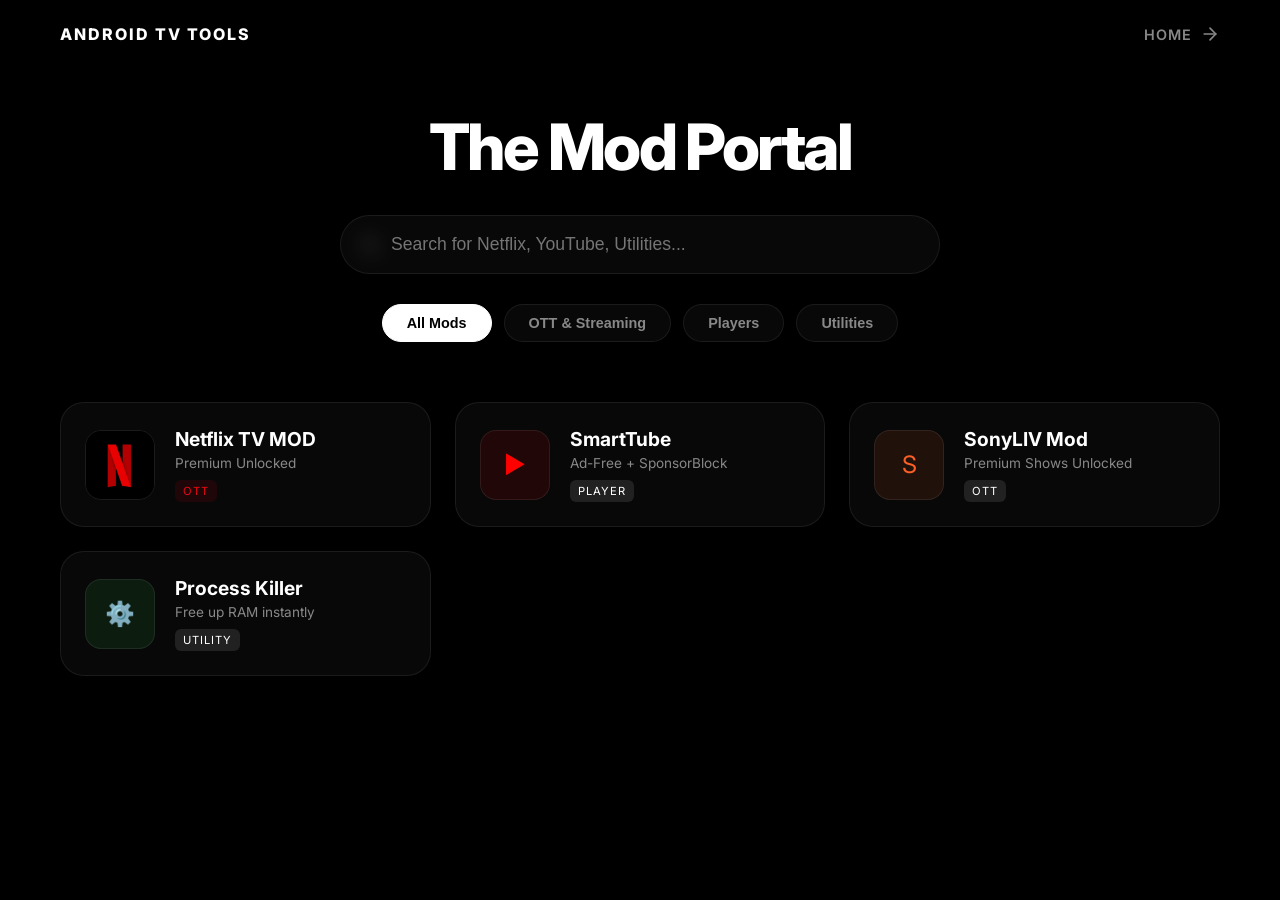
==== store.html @ 40975c69 "Update store.html" ====
<!DOCTYPE html>
<html lang="en">
<head>
    <meta charset="UTF-8">
    <meta name="viewport" content="width=device-width, initial-scale=1.0, maximum-scale=1.0, user-scalable=no">
    <!-- Google tag (gtag.js) -->
<script async src="https://www.googletagmanager.com/gtag/js?id=G-ETVF2WBTXC"></script>
<script>
  window.dataLayer = window.dataLayer || [];
  function gtag(){dataLayer.push(arguments);}
  gtag('js', new Date());

  gtag('config', 'G-ETVF2WBTXC');
</script>
    <title>Mod Store | Android TV Tools</title>
    <meta name="description" content="Browse our massive library of premium, ad-free Android TV mods and utilities.">
    
    <link href="https://fonts.googleapis.com/css2?family=Inter:wght@300;400;600;800&display=swap" rel="stylesheet">
    
    <style>
        /* --- CORE DESIGN SYSTEM --- */
        :root {
            --bg: #000000;
            --text-main: #ffffff;
            --text-dim: #888888;
            --glass: rgba(20, 20, 20, 0.4);
            --glass-hover: rgba(40, 40, 40, 0.6);
            --border: rgba(255, 255, 255, 0.08);
            --border-hover: rgba(255, 255, 255, 0.2);
            --accent: #2563eb;
            --neon-blue: #0A84FF;
        }

        * { margin: 0; padding: 0; box-sizing: border-box; }

        body {
            font-family: 'Inter', sans-serif;
            background-color: var(--bg);
            color: var(--text-main);
            -webkit-font-smoothing: antialiased;
            overflow-x: hidden;
            padding-bottom: 100px;
        }

        /* --- NAVIGATION --- */
        nav {
            padding: 24px 20px;
            max-width: 1200px;
            margin: 0 auto;
            display: flex;
            justify-content: space-between;
            align-items: center;
        }
        .home-btn {
            display: inline-flex;
            align-items: center;
            gap: 8px;
            color: var(--text-dim);
            text-decoration: none;
            font-weight: 600;
            font-size: 0.9rem;
            text-transform: uppercase;
            letter-spacing: 1px;
            transition: color 0.3s;
        }
        .home-btn:hover { color: var(--text-main); }

        /* --- HEADER & SEARCH --- */
        .store-header {
            max-width: 1200px;
            margin: 40px auto;
            padding: 0 20px;
            text-align: center;
        }
        .store-header h1 {
            font-size: clamp(2.5rem, 6vw, 4rem);
            font-weight: 800;
            letter-spacing: -0.04em;
            margin-bottom: 30px;
        }

        .search-container {
            max-width: 600px;
            margin: 0 auto 30px;
            position: relative;
        }
        .search-input {
            width: 100%;
            background: var(--glass);
            border: 1px solid var(--border);
            color: var(--text-main);
            padding: 18px 24px 18px 50px;
            border-radius: 100px;
            font-size: 1.1rem;
            outline: none;
            backdrop-filter: blur(10px);
            transition: border-color 0.3s, box-shadow 0.3s;
        }
        .search-input:focus {
            border-color: var(--neon-blue);
            box-shadow: 0 0 20px rgba(10, 132, 255, 0.2);
        }
        .search-icon {
            position: absolute;
            left: 20px;
            top: 50%;
            transform: translateY(-50%);
            color: var(--text-dim);
            pointer-events: none;
        }

        /* --- CATEGORY FILTERS --- */
        .filters {
            display: flex;
            gap: 12px;
            justify-content: center;
            flex-wrap: wrap;
            margin-bottom: 60px;
        }
        .filter-btn {
            background: var(--glass);
            border: 1px solid var(--border);
            color: var(--text-dim);
            padding: 10px 24px;
            border-radius: 100px;
            font-weight: 600;
            font-size: 0.9rem;
            cursor: pointer;
            transition: all 0.3s;
        }
        .filter-btn:hover, .filter-btn.active {
            background: white;
            color: black;
            border-color: white;
        }

        /* --- THE GRID --- */
        .grid-container {
            max-width: 1200px;
            margin: 0 auto;
            padding: 0 20px;
            display: grid;
            grid-template-columns: repeat(auto-fill, minmax(280px, 1fr));
            gap: 24px;
        }

        /* --- APP CARDS --- */
        .app-card {
            background: var(--glass);
            border: 1px solid var(--border);
            border-radius: 24px;
            padding: 24px;
            text-decoration: none;
            color: var(--text-main);
            display: flex;
            align-items: center;
            gap: 20px;
            backdrop-filter: blur(20px);
            transition: transform 0.3s, border-color 0.3s, background 0.3s;
        }
        .app-card:hover {
            transform: translateY(-5px);
            border-color: var(--border-hover);
            background: var(--glass-hover);
        }

        .card-icon {
            width: 70px;
            height: 70px;
            border-radius: 16px;
            object-fit: cover;
            border: 1px solid var(--border);
            flex-shrink: 0;
        }
        
        /* Fallback icon style for apps you haven't uploaded images for yet */
        .fallback-icon {
            width: 70px;
            height: 70px;
            border-radius: 16px;
            background: rgba(255,255,255,0.05);
            border: 1px solid var(--border);
            display: flex;
            align-items: center;
            justify-content: center;
            font-size: 1.5rem;
            flex-shrink: 0;
        }

        .card-info h3 {
            font-size: 1.2rem;
            font-weight: 700;
            margin-bottom: 4px;
        }
        .card-info p {
            font-size: 0.85rem;
            color: var(--text-dim);
            margin-bottom: 8px;
        }
        .card-tag {
            display: inline-block;
            font-size: 0.7rem;
            text-transform: uppercase;
            letter-spacing: 1px;
            padding: 4px 8px;
            border-radius: 6px;
            background: rgba(255,255,255,0.1);
            color: var(--text-main);
        }

        /* Hide element class for JavaScript filtering */
        .hidden { display: none !important; }

        /* --- MOBILE FIXES --- */
        @media (max-width: 600px) {
            .filters {
                justify-content: flex-start;
                flex-wrap: nowrap;
                overflow-x: auto;
                padding-bottom: 10px;
                /* Hide scrollbar but keep swipe */
                scrollbar-width: none;
            }
            .filters::-webkit-scrollbar { display: none; }
            .filter-btn { flex-shrink: 0; }
        }
    </style>
</head>
<body>

    <nav>
        <div class="logo" style="font-weight: 800; letter-spacing: 2px;">ANDROID TV TOOLS</div>
        <a href="index.html" class="home-btn">
            Home
            <svg width="20" height="20" viewBox="0 0 24 24" fill="none" stroke="currentColor" stroke-width="2" stroke-linecap="round" stroke-linejoin="round"><line x1="5" y1="12" x2="19" y2="12"></line><polyline points="12 5 19 12 12 19"></polyline></svg>
        </a>
    </nav>

    <header class="store-header">
        <h1>The Mod Portal</h1>
        
        <div class="search-container">
            <svg class="search-icon" width="20" height="20" viewBox="0 0 24 24" fill="none" stroke="currentColor" stroke-width="2" stroke-linecap="round" stroke-linejoin="round"><circle cx="11" cy="11" r="8"></circle><line x1="21" y1="21" x2="16.65" y2="16.65"></line></svg>
            <input type="text" id="searchInput" class="search-input" placeholder="Search for Netflix, YouTube, Utilities...">
        </div>

        <div class="filters" id="filterContainer">
            <button class="filter-btn active" data-filter="all">All Mods</button>
            <button class="filter-btn" data-filter="ott">OTT & Streaming</button>
            <button class="filter-btn" data-filter="player">Players</button>
            <button class="filter-btn" data-filter="utility">Utilities</button>
        </div>
    </header>

    <main class="grid-container" id="appGrid">
        
        <a href="apps/netflix.html" class="app-card" data-category="ott" data-title="netflix tv mod premium">
            <img src="assets/images/netflix-logo.webp" alt="Netflix" class="card-icon">
            <div class="card-info">
                <h3>Netflix TV MOD</h3>
                <p>Premium Unlocked</p>
                <span class="card-tag" style="color: #E50914; background: rgba(229,9,20,0.1);">OTT</span>
            </div>
        </a>

        <a href="#" class="app-card" data-category="player" data-title="smarttube ad free youtube">
            <div class="fallback-icon" style="color: #ff0000; background: rgba(255,0,0,0.1);">▶</div>
            <div class="card-info">
                <h3>SmartTube</h3>
                <p>Ad-Free + SponsorBlock</p>
                <span class="card-tag">Player</span>
            </div>
        </a>

        <a href="#" class="app-card" data-category="ott" data-title="sonyliv premium mod">
            <div class="fallback-icon" style="color: #fc6027; background: rgba(252,96,39,0.1);">S</div>
            <div class="card-info">
                <h3>SonyLIV Mod</h3>
                <p>Premium Shows Unlocked</p>
                <span class="card-tag">OTT</span>
            </div>
        </a>

        <a href="#" class="app-card" data-category="utility" data-title="background apps process speed">
            <div class="fallback-icon" style="color: #30D158; background: rgba(48,209,88,0.1);">⚙️</div>
            <div class="card-info">
                <h3>Process Killer</h3>
                <p>Free up RAM instantly</p>
                <span class="card-tag">Utility</span>
            </div>
        </a>

    </main>

    <script>
        const searchInput = document.getElementById('searchInput');
        const filterBtns = document.querySelectorAll('.filter-btn');
        const appCards = document.querySelectorAll('.app-card');

        // Function to filter cards based on search text and category button
        function filterApps() {
            const searchTerm = searchInput.value.toLowerCase();
            const activeFilter = document.querySelector('.filter-btn.active').getAttribute('data-filter');

            appCards.forEach(card => {
                const title = card.getAttribute('data-title').toLowerCase();
                const category = card.getAttribute('data-category');
                
                const matchesSearch = title.includes(searchTerm);
                const matchesCategory = activeFilter === 'all' || category === activeFilter;

                if (matchesSearch && matchesCategory) {
                    card.classList.remove('hidden');
                } else {
                    card.classList.add('hidden');
                }
            });
        }

        // Search Input Listener
        searchInput.addEventListener('input', filterApps);

        // Category Buttons Listener
        filterBtns.forEach(btn => {
            btn.addEventListener('click', () => {
                // Remove active class from all buttons, add to the clicked one
                filterBtns.forEach(b => b.classList.remove('active'));
                btn.classList.add('active');
                // Run the filter again
                filterApps();
            });
        });
    </script>
</body>
</html>
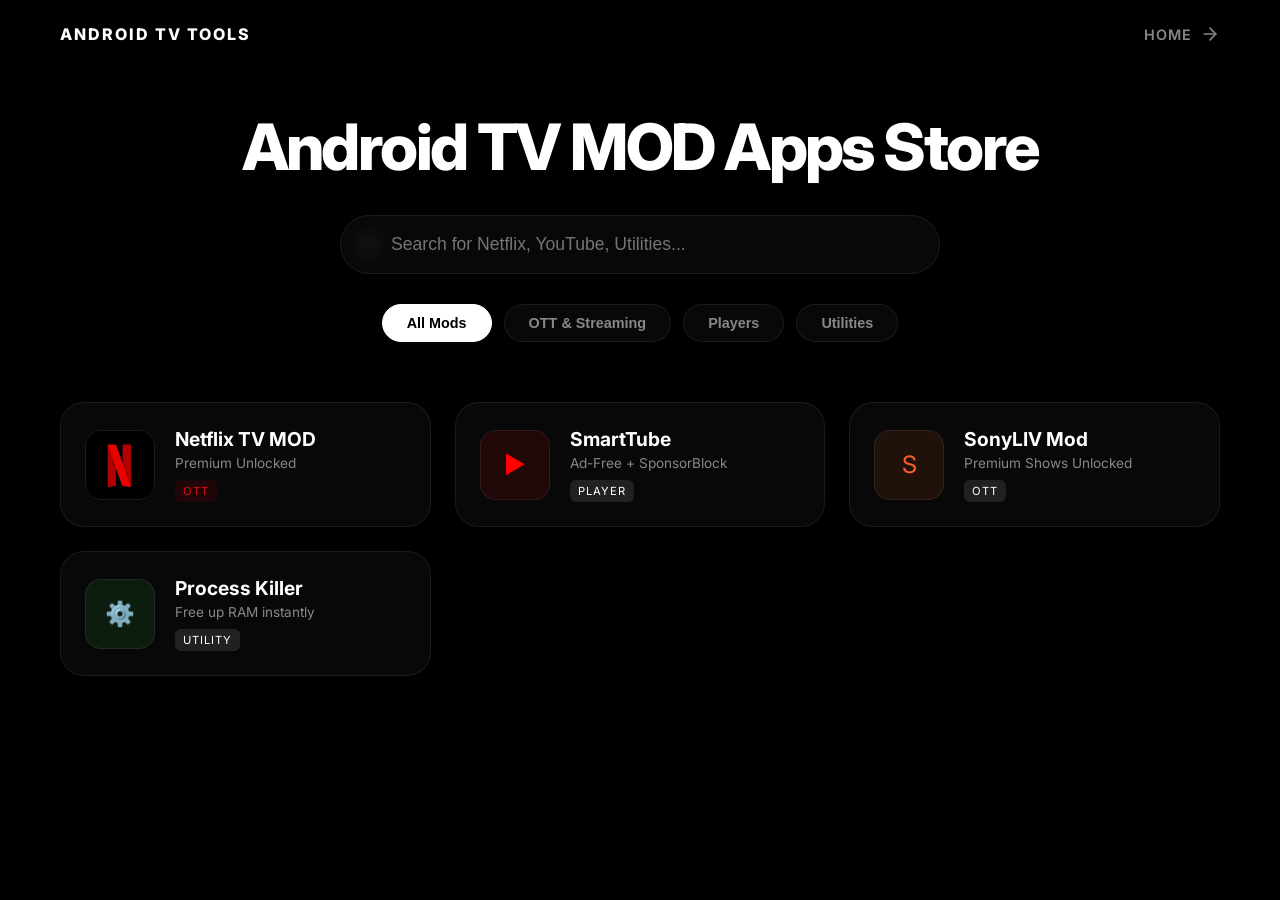
==== commit a1ee90c9: "Update store.html" ====
--- a/store.html
+++ b/store.html
@@ -12,8 +12,8 @@
 
   gtag('config', 'G-ETVF2WBTXC');
 </script>
-    <title>Mod Store | Android TV Tools</title>
-    <meta name="description" content="Browse our massive library of premium, ad-free Android TV mods and utilities.">
+    <title>Android TV MOD Apps Store | Premium App Store for TV</title>
+    <meta name="description" content="Browse our massive library of premium, ad-free Android TV mod apps. Download all apk for free.">
     
     <link href="https://fonts.googleapis.com/css2?family=Inter:wght@300;400;600;800&display=swap" rel="stylesheet">
     
@@ -237,7 +237,7 @@
     </nav>
 
     <header class="store-header">
-        <h1>The Mod Portal</h1>
+        <h1>Android TV MOD Apps Store</h1>
         
         <div class="search-container">
             <svg class="search-icon" width="20" height="20" viewBox="0 0 24 24" fill="none" stroke="currentColor" stroke-width="2" stroke-linecap="round" stroke-linejoin="round"><circle cx="11" cy="11" r="8"></circle><line x1="21" y1="21" x2="16.65" y2="16.65"></line></svg>
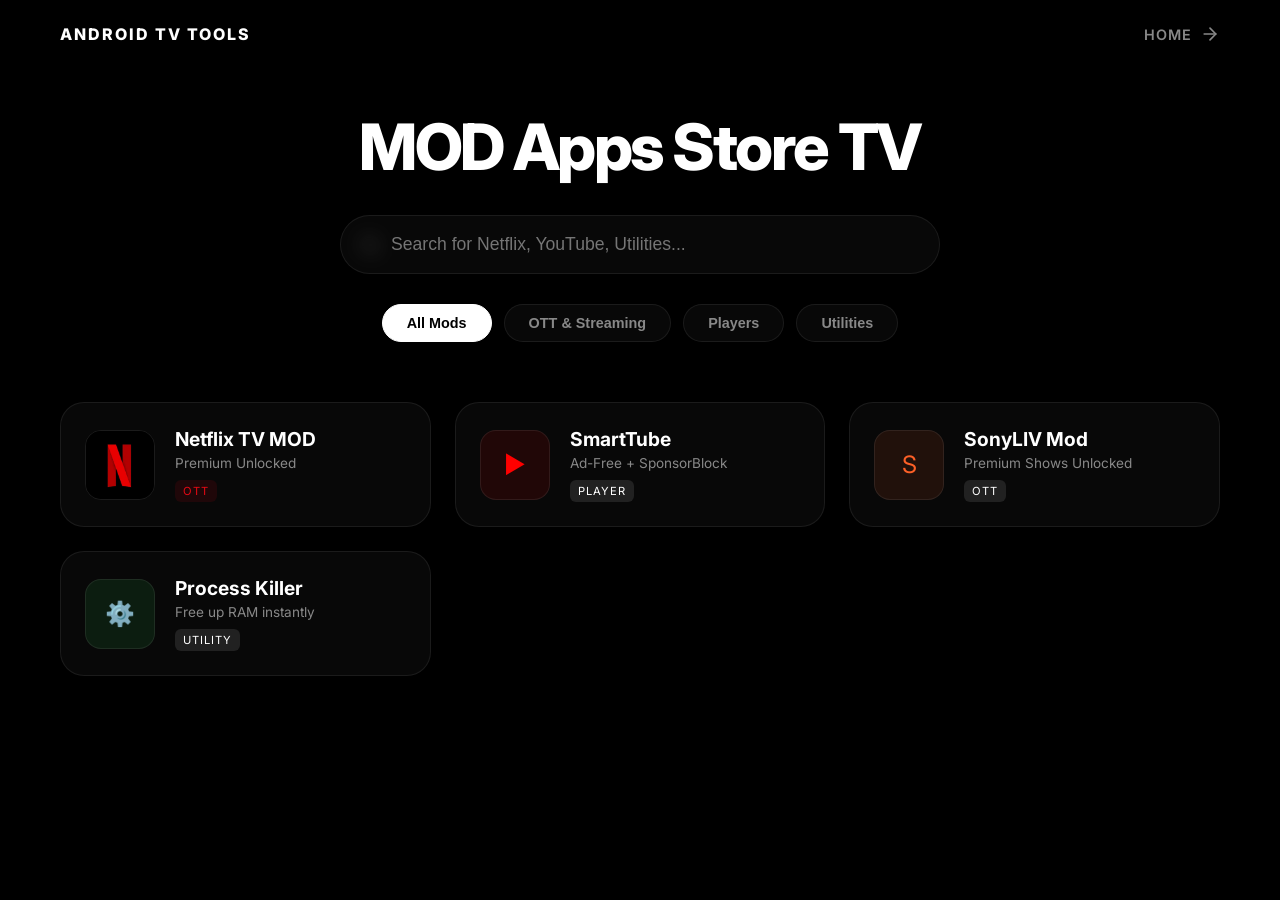
==== commit 609c7305: "Update store.html" ====
--- a/store.html
+++ b/store.html
@@ -237,7 +237,7 @@
     </nav>
 
     <header class="store-header">
-        <h1>Android TV MOD Apps Store</h1>
+        <h1>MOD Apps Store TV</h1>
         
         <div class="search-container">
             <svg class="search-icon" width="20" height="20" viewBox="0 0 24 24" fill="none" stroke="currentColor" stroke-width="2" stroke-linecap="round" stroke-linejoin="round"><circle cx="11" cy="11" r="8"></circle><line x1="21" y1="21" x2="16.65" y2="16.65"></line></svg>
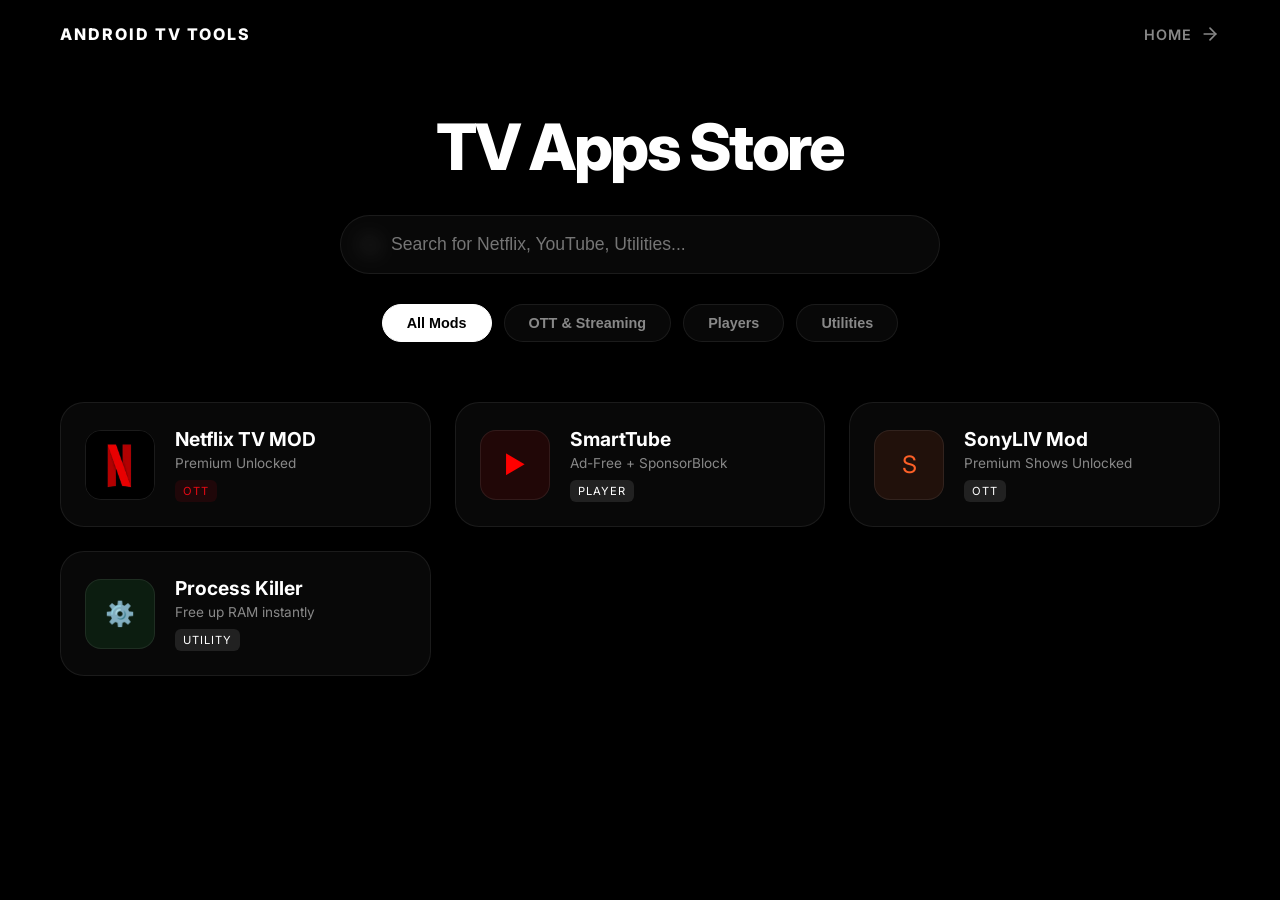
==== commit 0e38108d: "Update store.html" ====
--- a/store.html
+++ b/store.html
@@ -12,7 +12,7 @@
 
   gtag('config', 'G-ETVF2WBTXC');
 </script>
-    <title>Android TV MOD Apps Store | Premium App Store for TV</title>
+    <title>Android TV Mod Apps Store | Premium App Store for TV</title>
     <meta name="description" content="Browse our massive library of premium, ad-free Android TV mod apps. Download all apk for free.">
     
     <link href="https://fonts.googleapis.com/css2?family=Inter:wght@300;400;600;800&display=swap" rel="stylesheet">
@@ -237,7 +237,7 @@
     </nav>
 
     <header class="store-header">
-        <h1>MOD Apps Store TV</h1>
+        <h1>TV Apps Store </h1>
         
         <div class="search-container">
             <svg class="search-icon" width="20" height="20" viewBox="0 0 24 24" fill="none" stroke="currentColor" stroke-width="2" stroke-linecap="round" stroke-linejoin="round"><circle cx="11" cy="11" r="8"></circle><line x1="21" y1="21" x2="16.65" y2="16.65"></line></svg>
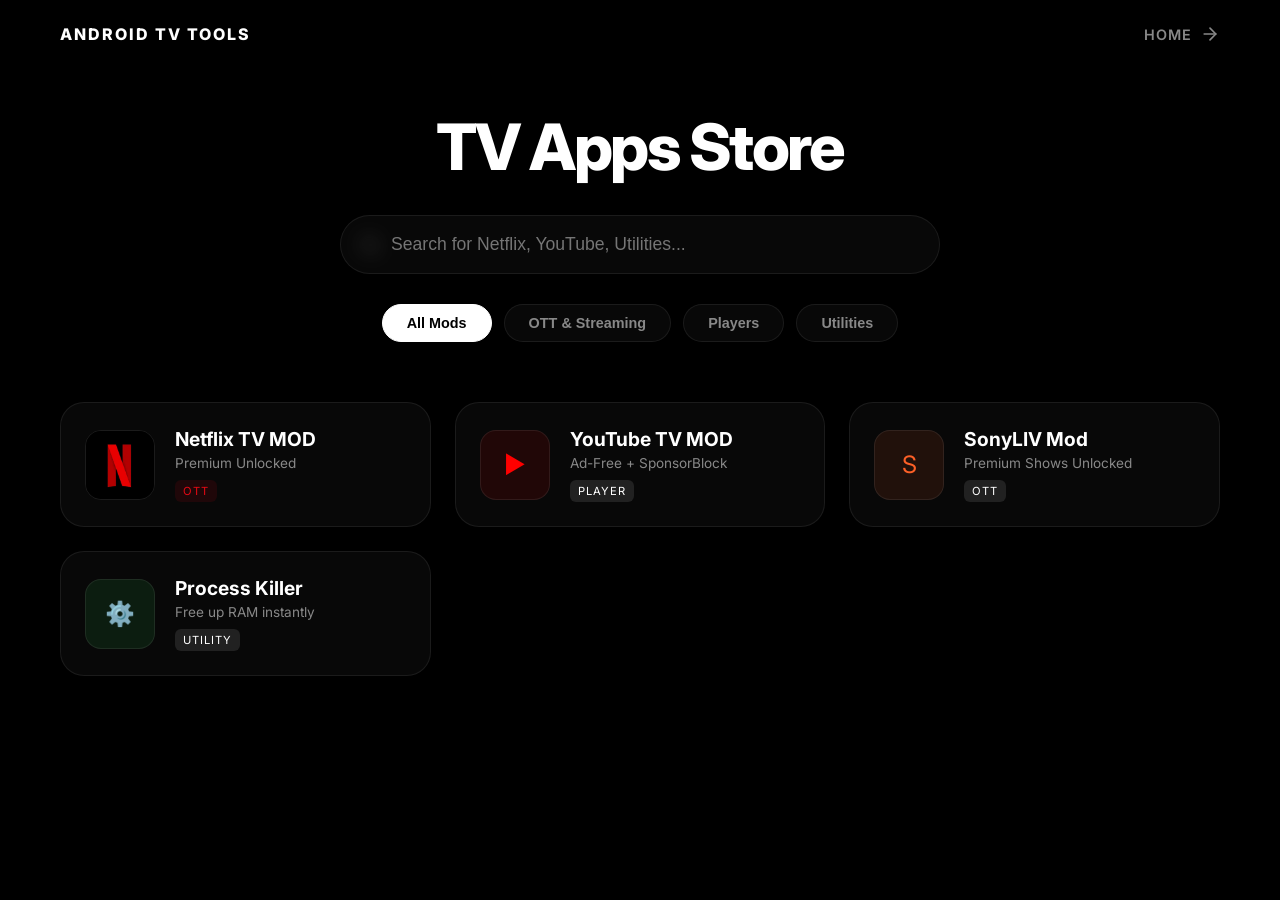
==== commit 36ce844d: "Update store.html" ====
--- a/store.html
+++ b/store.html
@@ -263,10 +263,10 @@
             </div>
         </a>
 
-        <a href="#" class="app-card" data-category="player" data-title="smarttube ad free youtube">
+        <a href="https://android-tv.app/apps/youtube" class="app-card" data-category="player" data-title="Youtube TV ad free youtube">
             <div class="fallback-icon" style="color: #ff0000; background: rgba(255,0,0,0.1);">▶</div>
             <div class="card-info">
-                <h3>SmartTube</h3>
+                <h3>YouTube TV MOD</h3>
                 <p>Ad-Free + SponsorBlock</p>
                 <span class="card-tag">Player</span>
             </div>
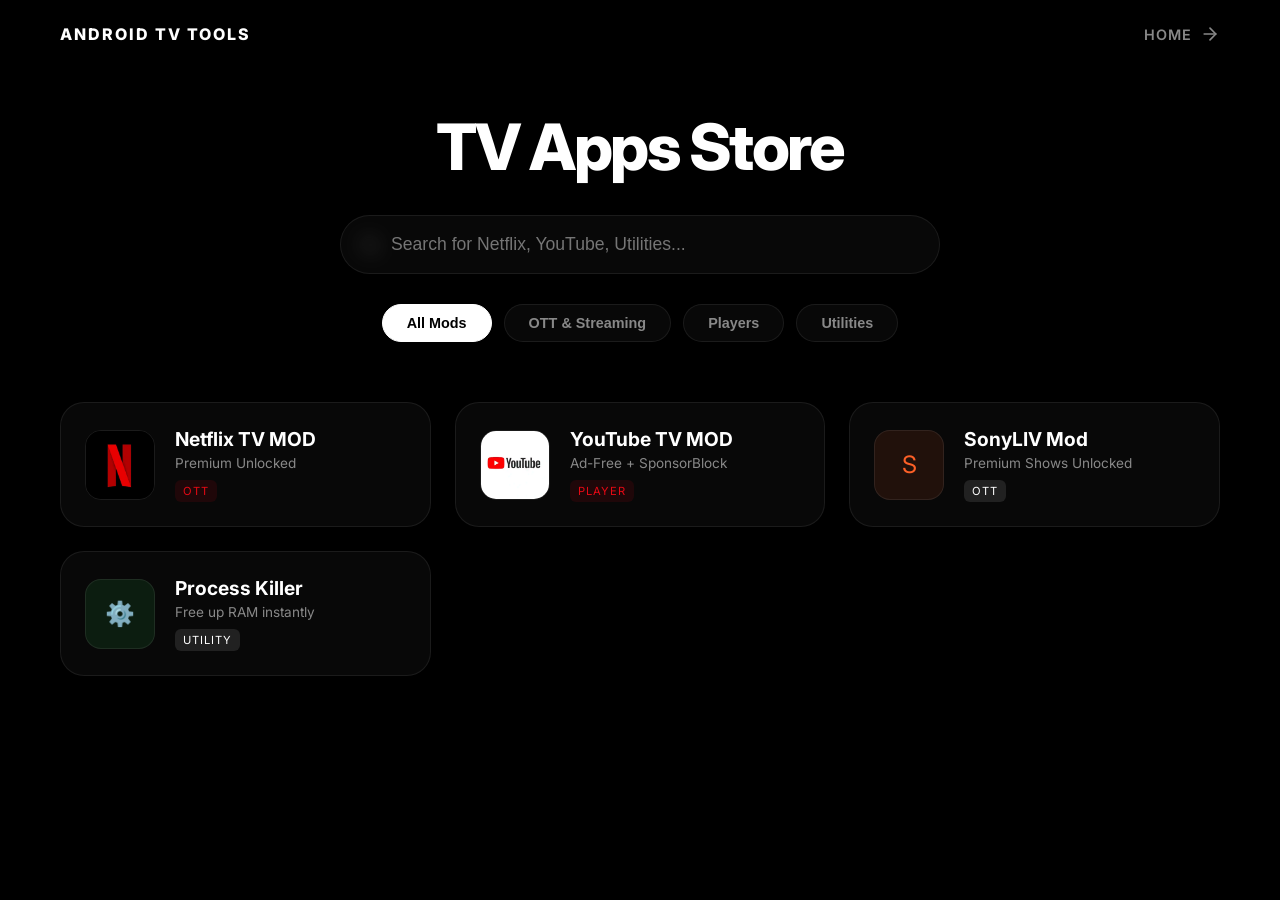
==== commit d2b94552: "Update store.html" ====
--- a/store.html
+++ b/store.html
@@ -264,11 +264,11 @@
         </a>
 
         <a href="https://android-tv.app/apps/youtube" class="app-card" data-category="player" data-title="Youtube TV ad free youtube">
-            <div class="fallback-icon" style="color: #ff0000; background: rgba(255,0,0,0.1);">▶</div>
+            <img src="assets/images/youtube-logo.webp" alt="YouTube" class="card-icon">
             <div class="card-info">
                 <h3>YouTube TV MOD</h3>
                 <p>Ad-Free + SponsorBlock</p>
-                <span class="card-tag">Player</span>
+                <span class="card-tag" style="color: #E50914; background: rgba(229,9,20,0.1);">Player</span>
             </div>
         </a>
 
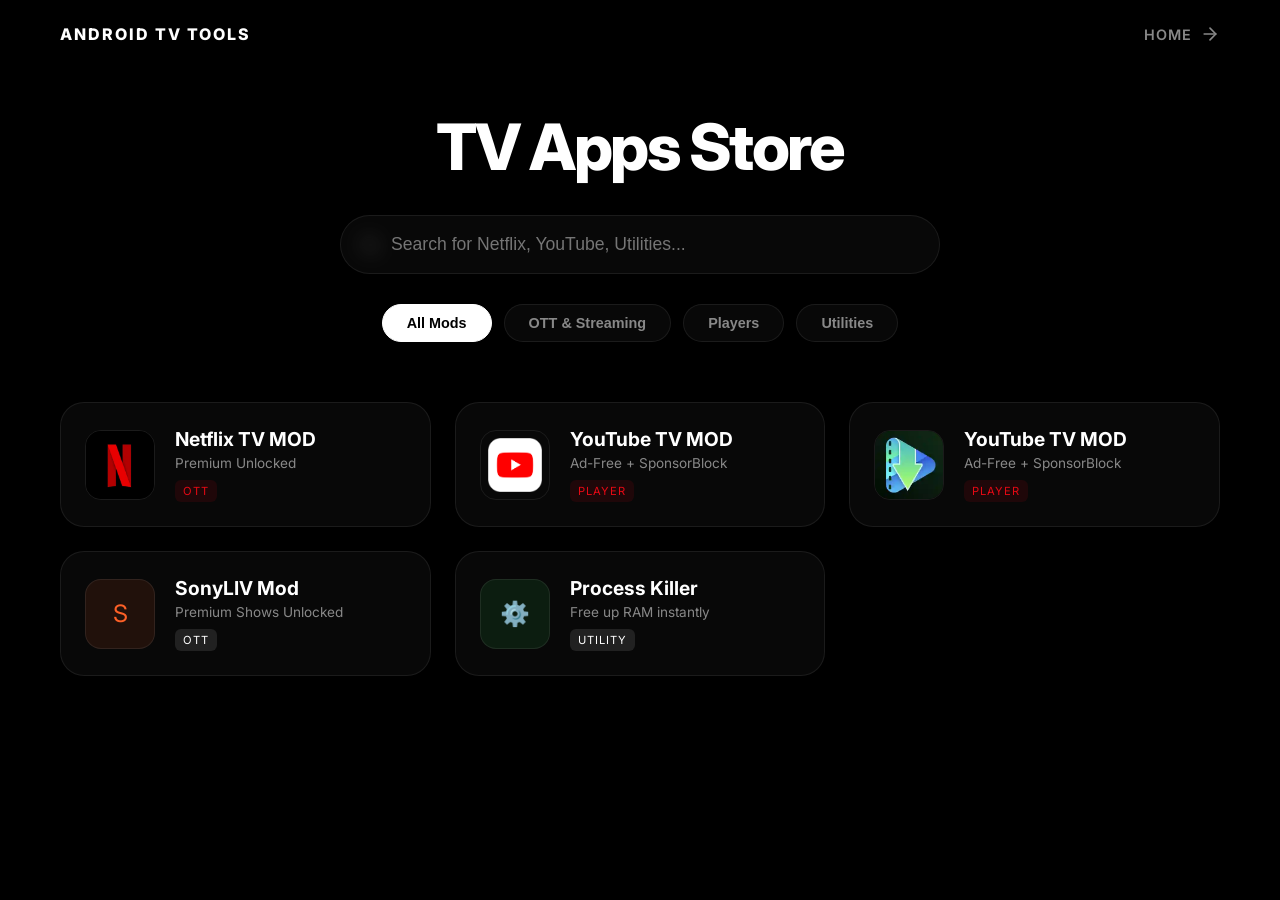
==== commit 5bf579ca: "Update store.html" ====
--- a/store.html
+++ b/store.html
@@ -271,6 +271,14 @@
                 <span class="card-tag" style="color: #E50914; background: rgba(229,9,20,0.1);">Player</span>
             </div>
         </a>
+        <a href="https://android-tv.app/apps/moviebox" class="app-card" data-category="ott" data-title="Moviebox VIP Mod for TV">
+            <img src="assets/images/MovieBox-logo.webp" alt="YouTube" class="card-icon">
+            <div class="card-info">
+                <h3>YouTube TV MOD</h3>
+                <p>Ad-Free + SponsorBlock</p>
+                <span class="card-tag" style="color: #E50914; background: rgba(229,9,20,0.1);">Player</span>
+            </div>
+        </a>
 
         <a href="#" class="app-card" data-category="ott" data-title="sonyliv premium mod">
             <div class="fallback-icon" style="color: #fc6027; background: rgba(252,96,39,0.1);">S</div>
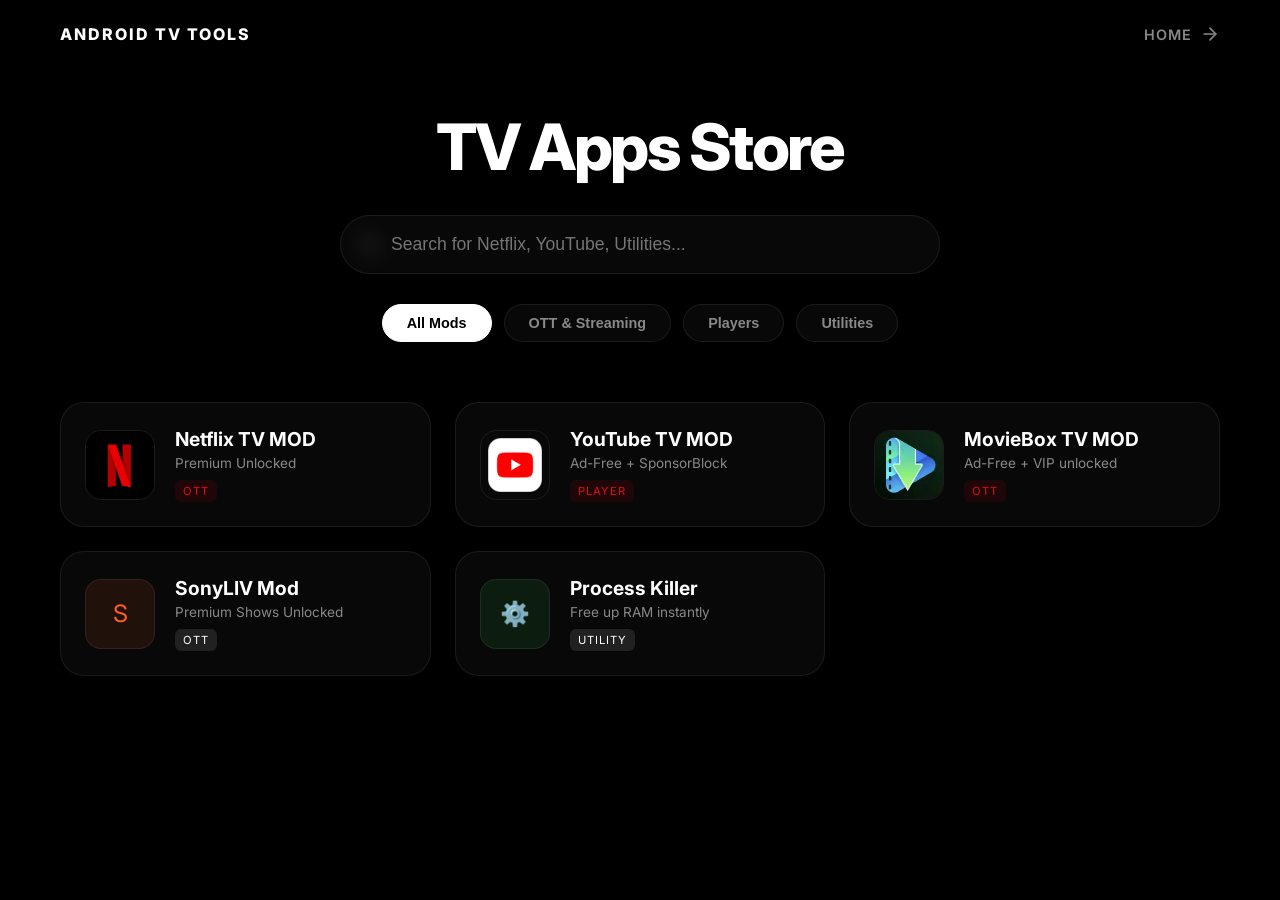
==== commit bd088ebf: "Update store.html" ====
--- a/store.html
+++ b/store.html
@@ -274,9 +274,9 @@
         <a href="https://android-tv.app/apps/moviebox" class="app-card" data-category="ott" data-title="Moviebox VIP Mod for TV">
             <img src="assets/images/MovieBox-logo.webp" alt="YouTube" class="card-icon">
             <div class="card-info">
-                <h3>YouTube TV MOD</h3>
-                <p>Ad-Free + SponsorBlock</p>
-                <span class="card-tag" style="color: #E50914; background: rgba(229,9,20,0.1);">Player</span>
+                <h3>MovieBox TV MOD</h3>
+                <p>Ad-Free + VIP unlocked</p>
+                <span class="card-tag" style="color: #E50914; background: rgba(229,9,20,0.1);">OTT</span>
             </div>
         </a>
 
